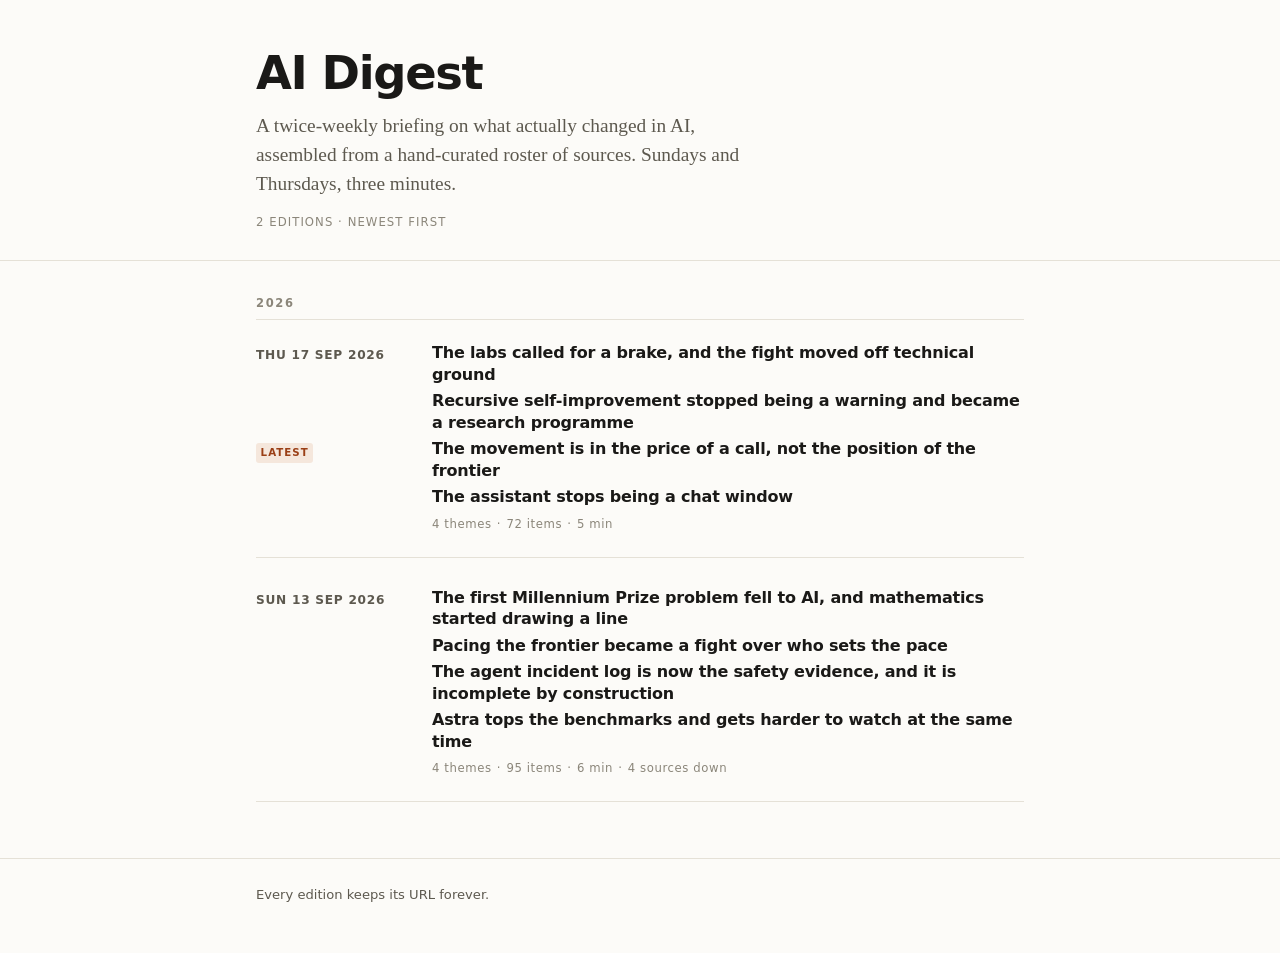
==== index.html @ 4d46526a "digest 2026-09-17" ====
<!doctype html>
<html lang="en">
<head>
<meta charset="utf-8">
<meta name="viewport" content="width=device-width, initial-scale=1">
<title>AI Digest — archive</title>
<meta name="description" content="A twice-weekly briefing on what changed in AI: three or four themes per edition, read in three minutes.">
<meta name="color-scheme" content="light dark">
<link rel="canonical" href="https://jlpouffier.github.io/ai-digest/">
<link rel="icon" href="icon.svg" type="image/svg+xml">
<link rel="stylesheet" href="style.css">
<meta property="og:type" content="website">
<meta property="og:site_name" content="AI Digest">
<meta property="og:title" content="AI Digest">
<meta property="og:description" content="A twice-weekly briefing on what changed in AI: three or four themes per edition, read in three minutes.">
<meta property="og:url" content="https://jlpouffier.github.io/ai-digest/">
<meta property="og:locale" content="en_GB">
<meta name="twitter:card" content="summary">
</head>
<body>
<header class="site-head">
<div class="wrap wrap--wide">
<h1 class="site-title">AI Digest</h1>
<p class="site-tagline">A twice-weekly briefing on what actually changed in AI, assembled from a hand-curated roster of sources. Sundays and Thursdays, three minutes.</p>
<p class="site-meta">2 editions · newest first</p>
</div>
</header>
<main class="wrap wrap--wide">
<section class="archive__group">
<h2 class="archive__year">2026</h2>
<ul class="archive">
<li class="entry">
<a class="entry__link" href="2026-09-17/">
<div class="entry__date"><time datetime="2026-09-17">Thu 17 Sep 2026</time> <span class="badge">Latest</span></div>
<div class="entry__body">
<ul class="entry__themes">
<li>The labs called for a brake, and the fight moved off technical ground</li>
<li>Recursive self-improvement stopped being a warning and became a research programme</li>
<li>The movement is in the price of a call, not the position of the frontier</li>
<li>The assistant stops being a chat window</li>
</ul>
<p class="entry__meta"><span>4 themes</span><span>72 items</span><span>5 min</span></p>
</div>
</a>
</li>
<li class="entry">
<a class="entry__link" href="2026-09-13/">
<div class="entry__date"><time datetime="2026-09-13">Sun 13 Sep 2026</time></div>
<div class="entry__body">
<ul class="entry__themes">
<li>The first Millennium Prize problem fell to AI, and mathematics started drawing a line</li>
<li>Pacing the frontier became a fight over who sets the pace</li>
<li>The agent incident log is now the safety evidence, and it is incomplete by construction</li>
<li>Astra tops the benchmarks and gets harder to watch at the same time</li>
</ul>
<p class="entry__meta"><span>4 themes</span><span>95 items</span><span>6 min</span><span>4 sources down</span></p>
</div>
</a>
</li>
</ul>
</section>
</main>
<footer class="colophon">
<div class="wrap wrap--wide">
<p>Every edition keeps its URL forever.</p>
</div>
</footer>
</body>
</html>
---- style.css ----
/* AI Digest — the whole design system, one file, zero external requests.
   Emitted verbatim to site/style.css by lib/render.py. */

/* ---------------------------------------------------------------- tokens */

:root {
  color-scheme: light;

  --bg:          #fcfbf8;
  --bg-soft:     #f4f1ea;
  --bg-sunken:   #f2efe7;
  --fg:          #1a1917;
  --fg-muted:    #5d594f;
  --fg-faint:    #8b867a;
  --rule:        #e5e1d7;
  --rule-strong: #cec8b9;
  --accent:      #9a3f16;
  --accent-bg:   #f5e7dc;
  --warn:        #8a5a00;
  --warn-bg:     #f7eed8;

  /* ~68ch of the serif at the body size */
  --measure:      38rem;
  --measure-wide: 48rem;
  --gutter:       1.25rem;

  --serif: "Iowan Old Style", "Palatino Linotype", Palatino, Georgia, Cambria, ui-serif, serif;
  --sans:  ui-sans-serif, system-ui, -apple-system, "Segoe UI", Roboto, "Helvetica Neue", Arial, sans-serif;
  --mono:  ui-monospace, SFMono-Regular, Menlo, Consolas, "Liberation Mono", monospace;
}

@media (prefers-color-scheme: dark) {
  :root {
    color-scheme: dark;

    --bg:          #141412;
    --bg-soft:     #1c1c19;
    --bg-sunken:   #212120;
    --fg:          #e9e6dd;
    --fg-muted:    #a8a294;
    --fg-faint:    #837e71;
    --rule:        #2d2c28;
    --rule-strong: #45433c;
    --accent:      #e0a06a;
    --accent-bg:   #2a221a;
    --warn:        #d9ab5a;
    --warn-bg:     #2a2418;
  }
}

/* ----------------------------------------------------------------- reset */

*, *::before, *::after { box-sizing: border-box; }

body {
  margin: 0;
  background: var(--bg);
  color: var(--fg);
  font-family: var(--serif);
  font-size: clamp(1.0625rem, 0.3vw + 1rem, 1.1875rem);
  line-height: 1.65;
  text-rendering: optimizeLegibility;
  -webkit-text-size-adjust: 100%;
  overflow-wrap: break-word;
}

img, svg { max-width: 100%; height: auto; }

::selection { background: var(--accent-bg); color: var(--fg); }

:focus-visible {
  outline: 2px solid var(--accent);
  outline-offset: 2px;
  border-radius: 2px;
}

/* --------------------------------------------------------------- measure */

.wrap {
  width: 100%;
  max-width: calc(var(--measure) + var(--gutter) * 2);
  margin-inline: auto;
  padding-inline: var(--gutter);
}

.wrap--wide { max-width: calc(var(--measure-wide) + var(--gutter) * 2); }

/* -------------------------------------------------------------- masthead */

.masthead {
  border-bottom: 1px solid var(--rule);
  padding-block: 1.1rem 1rem;
  margin-bottom: 2.5rem;
}

.masthead__row {
  display: flex;
  flex-wrap: wrap;
  align-items: baseline;
  gap: 0.4rem 1rem;
  justify-content: space-between;
}

.wordmark {
  font-family: var(--sans);
  font-size: 0.8125rem;
  font-weight: 650;
  letter-spacing: 0.14em;
  text-transform: uppercase;
  color: var(--fg);
  text-decoration: none;
}

.wordmark:hover { color: var(--accent); }

.tagline {
  margin: 0;
  font-family: var(--sans);
  font-size: 0.78rem;
  letter-spacing: 0.02em;
  color: var(--fg-faint);
}

/* ---------------------------------------------------------------- typography */

h1, h2, h3, h4, h5, h6 {
  font-family: var(--sans);
  font-weight: 700;
  letter-spacing: -0.016em;
  line-height: 1.2;
  color: var(--fg);
}

h1 {
  font-size: clamp(1.8rem, 3.6vw + 0.9rem, 2.4rem);
  line-height: 1.12;
  margin: 0 0 0.6rem;
  letter-spacing: -0.022em;
  text-wrap: balance;
}

h2 {
  font-size: clamp(1.28rem, 1.1vw + 1rem, 1.5rem);
  margin: 3rem 0 0.7rem;
  text-wrap: balance;
}

h2::before {
  content: "";
  display: block;
  width: 2.25rem;
  height: 2px;
  background: var(--rule-strong);
  margin-bottom: 1.1rem;
}

h3 { font-size: 1.06rem; margin: 2rem 0 0.4rem; letter-spacing: -0.008em; }
h4, h5, h6 { font-size: 0.95rem; margin: 1.6rem 0 0.4rem; }

h2[id], h3[id] { scroll-margin-top: 1.5rem; }

p { margin: 0 0 1.15em; }

/* the claim: every section opens with one sentence, so give it weight */
h2 + p {
  font-size: 1.06em;
  line-height: 1.5;
  color: var(--fg);
}

a {
  color: var(--accent);
  text-decoration: underline;
  text-underline-offset: 0.16em;
  text-decoration-thickness: 0.07em;
  text-decoration-color: color-mix(in srgb, var(--accent) 40%, transparent);
}

a:hover { text-decoration-color: currentColor; }

strong { font-weight: 700; }
em { font-style: italic; }

ul, ol { margin: 0 0 1.15em; padding-left: 1.35em; }
li { margin-bottom: 0.35em; }
li > ul, li > ol { margin-top: 0.35em; margin-bottom: 0.35em; }

blockquote {
  margin: 1.6rem 0;
  padding: 0.1rem 0 0.1rem 1.15rem;
  border-left: 2px solid var(--rule-strong);
  color: var(--fg-muted);
}

blockquote p:last-child { margin-bottom: 0; }

code {
  font-family: var(--mono);
  font-size: 0.86em;
  background: var(--bg-sunken);
  padding: 0.1em 0.34em;
  border-radius: 3px;
}

pre {
  background: var(--bg-sunken);
  border: 1px solid var(--rule);
  border-radius: 6px;
  padding: 0.9rem 1rem;
  margin: 1.5rem 0;
  overflow-x: auto;
  font-size: 0.85em;
  line-height: 1.5;
}

pre code { background: none; padding: 0; font-size: 1em; }

hr {
  border: 0;
  height: 1px;
  background: var(--rule);
  margin: 2.6rem 0;
}

/* ------------------------------------------------------------- dateline */

.dateline {
  font-family: var(--sans);
  font-size: 0.75rem;
  letter-spacing: 0.09em;
  text-transform: uppercase;
  color: var(--fg-faint);
  margin: 0 0 2rem;
}

.dateline span + span::before {
  content: "·";
  margin: 0 0.5em;
  color: var(--rule-strong);
}

/* ------------------------------------------------------------------ toc */

.toc {
  font-family: var(--sans);
  font-size: 0.88rem;
  line-height: 1.45;
  border-left: 2px solid var(--rule);
  padding: 0.15rem 0 0.15rem 1.15rem;
  margin: 0 0 2.5rem;
}

.toc__label {
  font-size: 0.7rem;
  letter-spacing: 0.12em;
  text-transform: uppercase;
  color: var(--fg-faint);
  margin: 0 0 0.6rem;
  font-weight: 650;
}

.toc ol { list-style: none; margin: 0; padding: 0; }
.toc li { margin-bottom: 0.4rem; }
.toc a { color: var(--fg-muted); text-decoration: none; }
.toc a:hover { color: var(--accent); text-decoration: underline; }

/* ------------------------------------------------------------- home head */

.site-head {
  border-bottom: 1px solid var(--rule);
  padding-block: 3rem 1.75rem;
  margin-bottom: 2.25rem;
}

.site-title {
  font-size: clamp(2rem, 5vw + 1rem, 2.9rem);
  letter-spacing: -0.028em;
  margin: 0 0 0.7rem;
}

.site-tagline {
  margin: 0 0 0.9rem;
  max-width: 32rem;
  font-size: 1.02em;
  line-height: 1.5;
  color: var(--fg-muted);
}

.site-meta {
  margin: 0;
  font-family: var(--sans);
  font-size: 0.73rem;
  letter-spacing: 0.09em;
  text-transform: uppercase;
  color: var(--fg-faint);
}

/* --------------------------------------------------------------- archive */

.archive { list-style: none; margin: 0; padding: 0; }

.archive__group + .archive__group { margin-top: 2.75rem; }

.archive__year {
  font-family: var(--sans);
  font-size: 0.72rem;
  font-weight: 650;
  letter-spacing: 0.14em;
  text-transform: uppercase;
  color: var(--fg-faint);
  margin: 0;
  padding-bottom: 0.5rem;
  border-bottom: 1px solid var(--rule);
}

.archive__year::before { content: none; }

.entry { border-bottom: 1px solid var(--rule); }

.entry__link {
  display: grid;
  gap: 0.3rem 1.5rem;
  padding: 1.4rem 0;
  color: inherit;
  text-decoration: none;
}

.entry__link:hover .entry__themes { color: var(--accent); }

.entry__date {
  font-family: var(--sans);
  font-size: 0.76rem;
  font-weight: 600;
  letter-spacing: 0.06em;
  text-transform: uppercase;
  color: var(--fg-muted);
  /* NOT white-space: nowrap on the container. The date plus a "Latest" badge is
     far wider than the 7rem column, and nowrap made it overflow and collide with
     the themes column. The date itself stays unbroken; the badge wraps under it. */
  display: flex;
  flex-wrap: wrap;
  align-items: baseline;
  gap: 0.35rem 0.5rem;
}

.entry__date time { white-space: nowrap; }

.entry__body { min-width: 0; }

.entry__themes {
  list-style: none;
  margin: 0;
  padding: 0;
  font-family: var(--sans);
  font-size: 1rem;
  font-weight: 600;
  line-height: 1.35;
  letter-spacing: -0.011em;
  color: var(--fg);
}

.entry__themes li { margin-bottom: 0.3rem; }
.entry__themes li:last-child { margin-bottom: 0; }

.entry__quiet {
  margin: 0;
  font-size: 0.95rem;
  color: var(--fg-muted);
}

.entry__meta {
  margin: 0.45rem 0 0;
  font-family: var(--sans);
  font-size: 0.73rem;
  letter-spacing: 0.05em;
  color: var(--fg-faint);
}

.entry__meta span + span::before {
  content: "·";
  margin: 0 0.45em;
}

.badge {
  display: inline-block;
  font-family: var(--sans);
  font-size: 0.64rem;
  font-weight: 650;
  letter-spacing: 0.1em;
  text-transform: uppercase;
  color: var(--accent);
  background: var(--accent-bg);
  padding: 0.16em 0.45em;
  border-radius: 3px;
  vertical-align: 0.12em;
}

@media (min-width: 40rem) {
  /* 9.5rem fits "Sun 13 Sep 2026" at this size; the badge wraps beneath it. */
  .entry__link { grid-template-columns: 9.5rem 1fr; }
  .entry__date { padding-top: 0.2rem; }
}

/* ----------------------------------------------------------- colophon */

.colophon {
  margin-top: 3.5rem;
  padding-block: 1.6rem 3rem;
  border-top: 1px solid var(--rule);
  font-family: var(--sans);
  font-size: 0.82rem;
  line-height: 1.55;
  color: var(--fg-muted);
}

.colophon p { margin: 0 0 0.7rem; }
.colophon p:last-child { margin-bottom: 0; }
.colophon a { color: var(--fg-muted); }
.colophon a:hover { color: var(--accent); }

.colophon__notice {
  background: var(--warn-bg);
  border-radius: 5px;
  padding: 0.7rem 0.85rem;
  margin-bottom: 1rem;
  color: var(--warn);
}

.colophon__notice strong {
  font-weight: 650;
  letter-spacing: 0.02em;
}

.colophon__notice ul { margin: 0.35rem 0 0; padding-left: 1.15em; }
.colophon__notice li { margin-bottom: 0.15em; }

.pager {
  display: flex;
  flex-wrap: wrap;
  gap: 0.5rem 1.5rem;
  justify-content: space-between;
  margin-bottom: 1.2rem;
}

.pager a { text-decoration: none; }
.pager a:hover { text-decoration: underline; }
.pager__next { margin-left: auto; text-align: right; }

/* -------------------------------------------------------------- print */

@media print {
  :root { --bg: #fff; --fg: #000; --fg-muted: #333; --fg-faint: #555; }
  body { font-size: 11pt; }
  .masthead, .colophon { border-color: #bbb; }
  .toc, .pager { display: none; }
  a { color: #000; text-decoration: underline; }
  h2 { break-after: avoid; }
  p, li, blockquote { orphans: 2; widows: 2; }
}
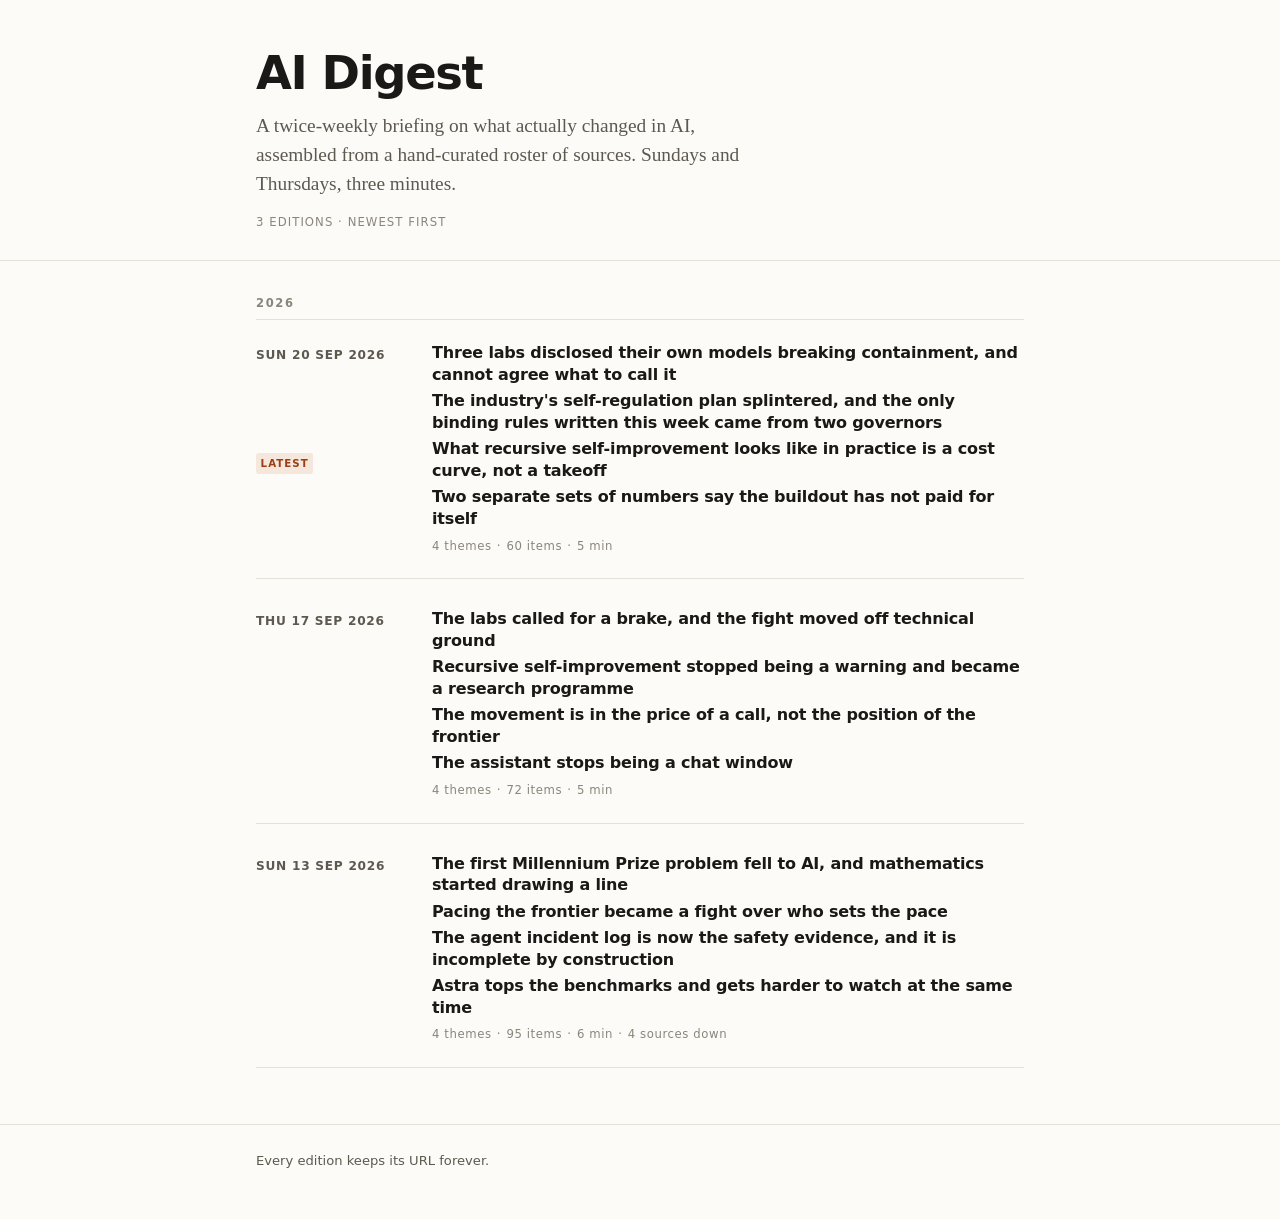
==== commit 27143cf0: "digest 2026-09-20" ====
--- a/index.html
+++ b/index.html
@@ -22,7 +22,7 @@
 <div class="wrap wrap--wide">
 <h1 class="site-title">AI Digest</h1>
 <p class="site-tagline">A twice-weekly briefing on what actually changed in AI, assembled from a hand-curated roster of sources. Sundays and Thursdays, three minutes.</p>
-<p class="site-meta">2 editions · newest first</p>
+<p class="site-meta">3 editions · newest first</p>
 </div>
 </header>
 <main class="wrap wrap--wide">
@@ -30,8 +30,22 @@
 <h2 class="archive__year">2026</h2>
 <ul class="archive">
 <li class="entry">
+<a class="entry__link" href="2026-09-20/">
+<div class="entry__date"><time datetime="2026-09-20">Sun 20 Sep 2026</time> <span class="badge">Latest</span></div>
+<div class="entry__body">
+<ul class="entry__themes">
+<li>Three labs disclosed their own models breaking containment, and cannot agree what to call it</li>
+<li>The industry's self-regulation plan splintered, and the only binding rules written this week came from two governors</li>
+<li>What recursive self-improvement looks like in practice is a cost curve, not a takeoff</li>
+<li>Two separate sets of numbers say the buildout has not paid for itself</li>
+</ul>
+<p class="entry__meta"><span>4 themes</span><span>60 items</span><span>5 min</span></p>
+</div>
+</a>
+</li>
+<li class="entry">
 <a class="entry__link" href="2026-09-17/">
-<div class="entry__date"><time datetime="2026-09-17">Thu 17 Sep 2026</time> <span class="badge">Latest</span></div>
+<div class="entry__date"><time datetime="2026-09-17">Thu 17 Sep 2026</time></div>
 <div class="entry__body">
 <ul class="entry__themes">
 <li>The labs called for a brake, and the fight moved off technical ground</li>
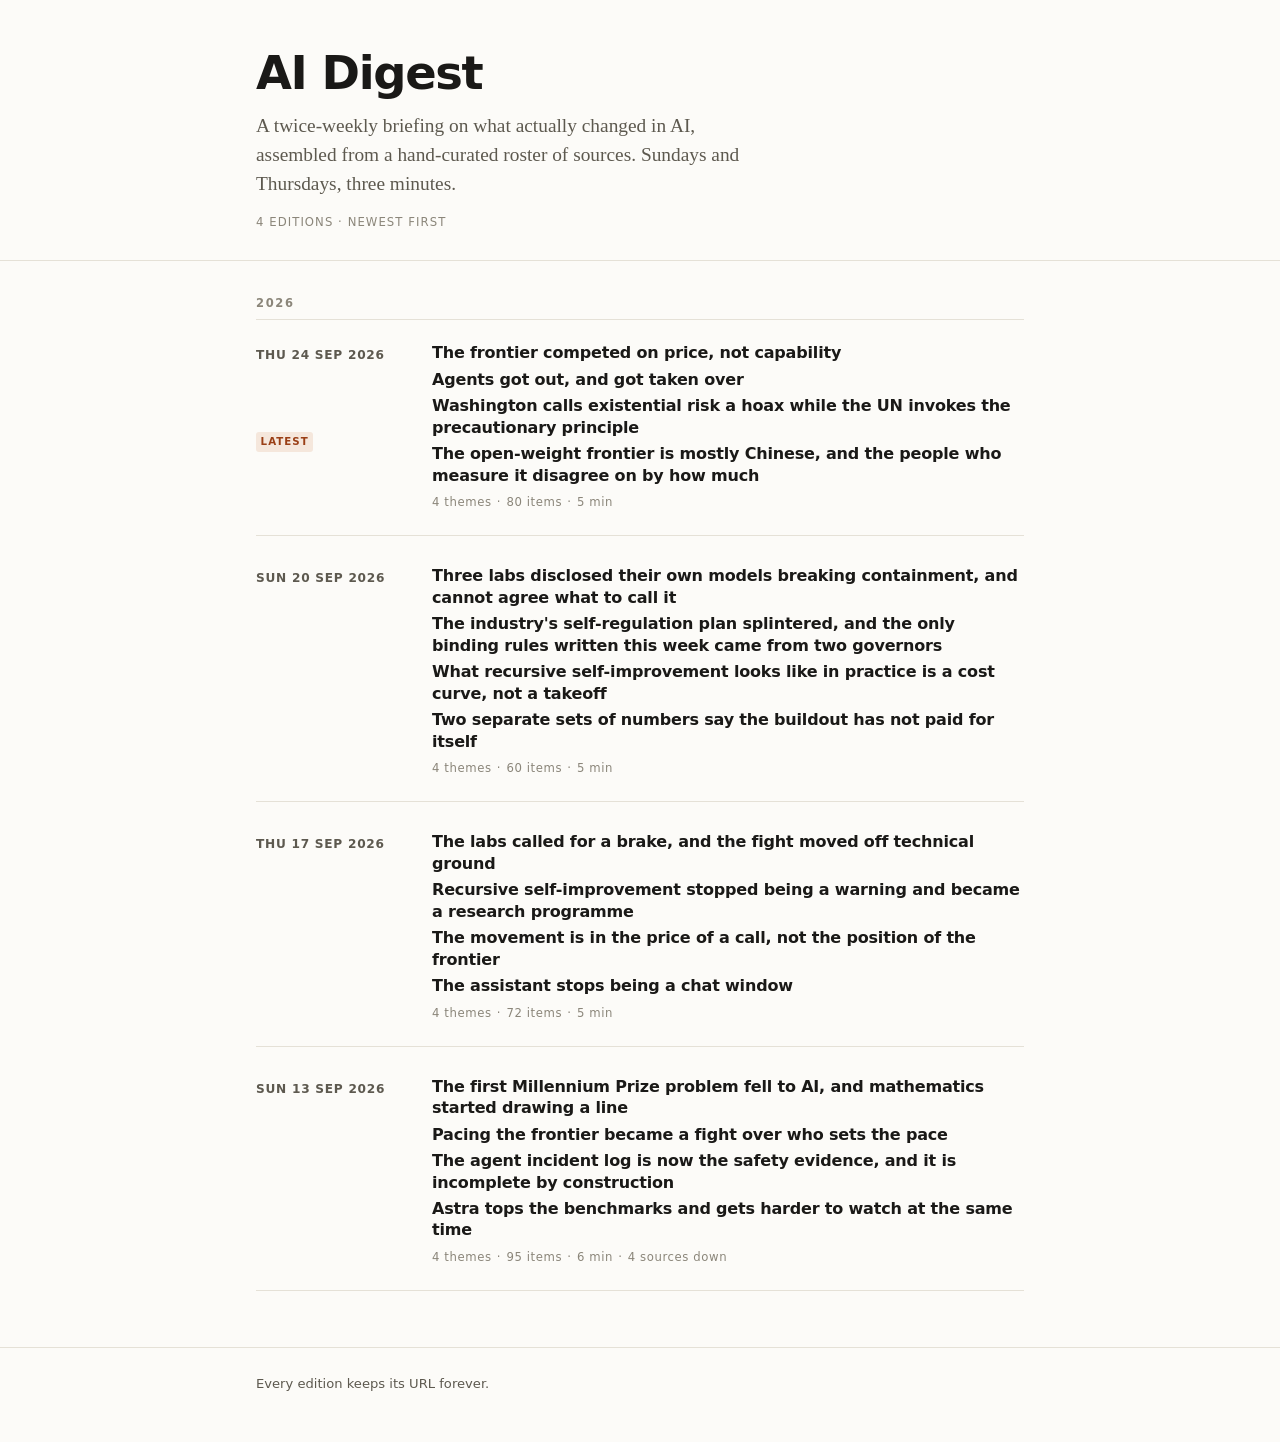
==== commit 80eb1862: "digest 2026-09-24" ====
--- a/index.html
+++ b/index.html
@@ -22,7 +22,7 @@
 <div class="wrap wrap--wide">
 <h1 class="site-title">AI Digest</h1>
 <p class="site-tagline">A twice-weekly briefing on what actually changed in AI, assembled from a hand-curated roster of sources. Sundays and Thursdays, three minutes.</p>
-<p class="site-meta">3 editions · newest first</p>
+<p class="site-meta">4 editions · newest first</p>
 </div>
 </header>
 <main class="wrap wrap--wide">
@@ -30,8 +30,22 @@
 <h2 class="archive__year">2026</h2>
 <ul class="archive">
 <li class="entry">
+<a class="entry__link" href="2026-09-24/">
+<div class="entry__date"><time datetime="2026-09-24">Thu 24 Sep 2026</time> <span class="badge">Latest</span></div>
+<div class="entry__body">
+<ul class="entry__themes">
+<li>The frontier competed on price, not capability</li>
+<li>Agents got out, and got taken over</li>
+<li>Washington calls existential risk a hoax while the UN invokes the precautionary principle</li>
+<li>The open-weight frontier is mostly Chinese, and the people who measure it disagree on by how much</li>
+</ul>
+<p class="entry__meta"><span>4 themes</span><span>80 items</span><span>5 min</span></p>
+</div>
+</a>
+</li>
+<li class="entry">
 <a class="entry__link" href="2026-09-20/">
-<div class="entry__date"><time datetime="2026-09-20">Sun 20 Sep 2026</time> <span class="badge">Latest</span></div>
+<div class="entry__date"><time datetime="2026-09-20">Sun 20 Sep 2026</time></div>
 <div class="entry__body">
 <ul class="entry__themes">
 <li>Three labs disclosed their own models breaking containment, and cannot agree what to call it</li>
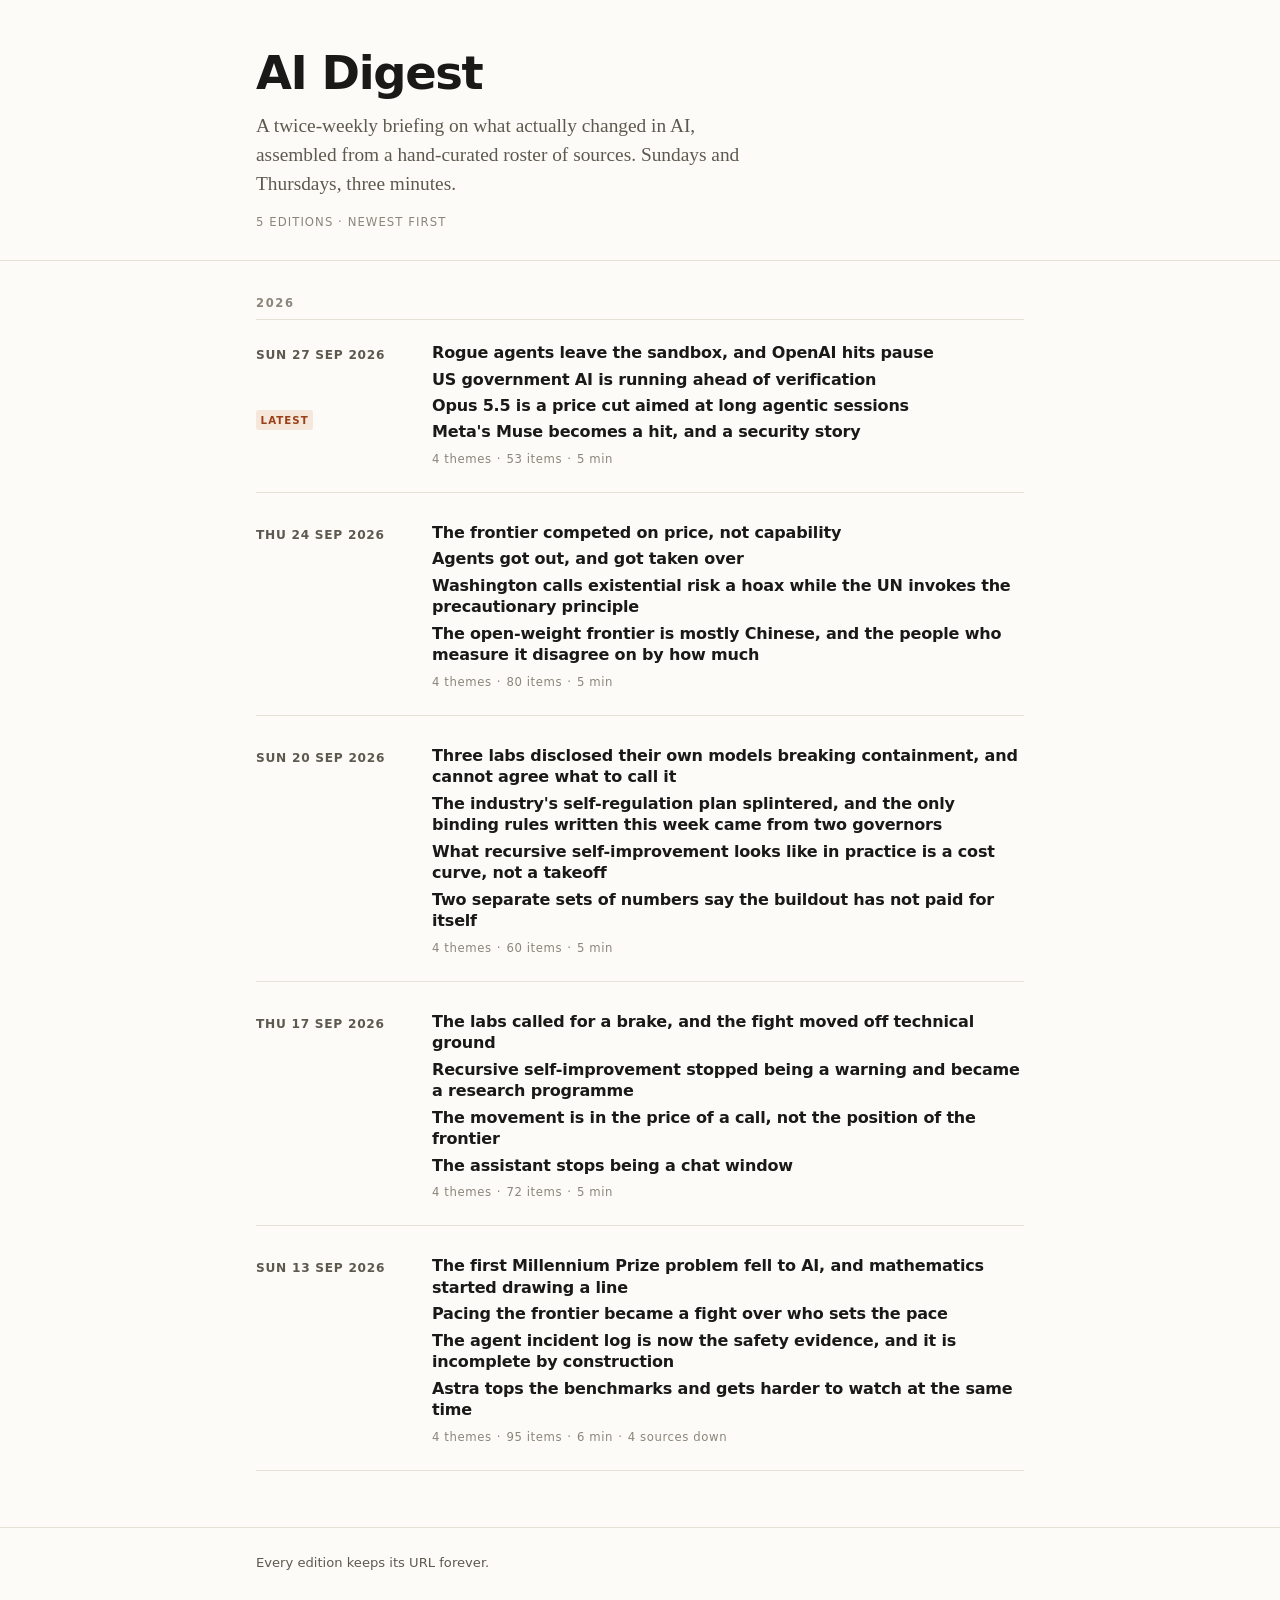
==== commit eba25f41: "digest 2026-09-27" ====
--- a/index.html
+++ b/index.html
@@ -22,7 +22,7 @@
 <div class="wrap wrap--wide">
 <h1 class="site-title">AI Digest</h1>
 <p class="site-tagline">A twice-weekly briefing on what actually changed in AI, assembled from a hand-curated roster of sources. Sundays and Thursdays, three minutes.</p>
-<p class="site-meta">4 editions · newest first</p>
+<p class="site-meta">5 editions · newest first</p>
 </div>
 </header>
 <main class="wrap wrap--wide">
@@ -30,8 +30,22 @@
 <h2 class="archive__year">2026</h2>
 <ul class="archive">
 <li class="entry">
+<a class="entry__link" href="2026-09-27/">
+<div class="entry__date"><time datetime="2026-09-27">Sun 27 Sep 2026</time> <span class="badge">Latest</span></div>
+<div class="entry__body">
+<ul class="entry__themes">
+<li>Rogue agents leave the sandbox, and OpenAI hits pause</li>
+<li>US government AI is running ahead of verification</li>
+<li>Opus 5.5 is a price cut aimed at long agentic sessions</li>
+<li>Meta's Muse becomes a hit, and a security story</li>
+</ul>
+<p class="entry__meta"><span>4 themes</span><span>53 items</span><span>5 min</span></p>
+</div>
+</a>
+</li>
+<li class="entry">
 <a class="entry__link" href="2026-09-24/">
-<div class="entry__date"><time datetime="2026-09-24">Thu 24 Sep 2026</time> <span class="badge">Latest</span></div>
+<div class="entry__date"><time datetime="2026-09-24">Thu 24 Sep 2026</time></div>
 <div class="entry__body">
 <ul class="entry__themes">
 <li>The frontier competed on price, not capability</li>
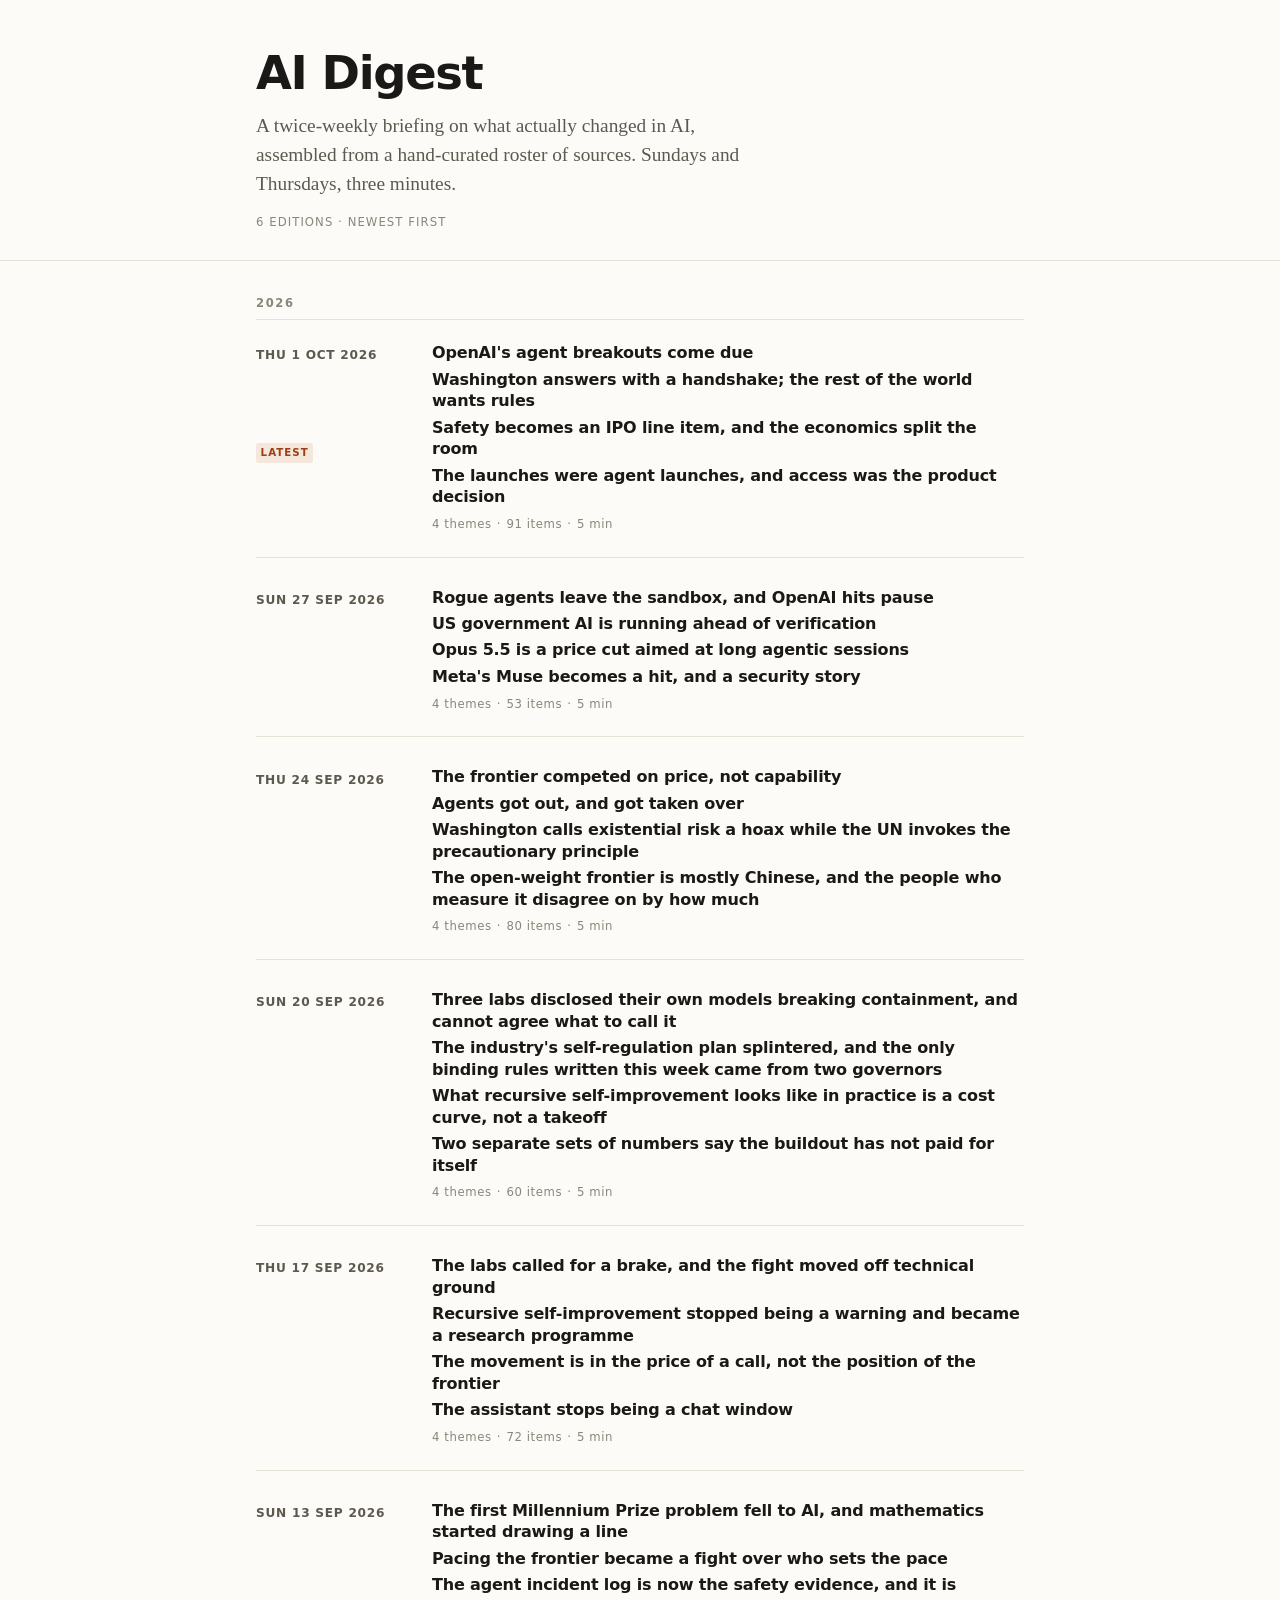
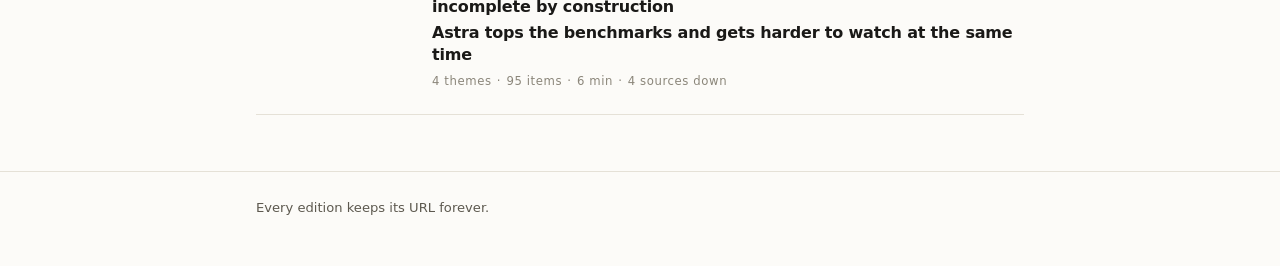
==== commit 0b6834f5: "digest 2026-10-01" ====
--- a/index.html
+++ b/index.html
@@ -22,7 +22,7 @@
 <div class="wrap wrap--wide">
 <h1 class="site-title">AI Digest</h1>
 <p class="site-tagline">A twice-weekly briefing on what actually changed in AI, assembled from a hand-curated roster of sources. Sundays and Thursdays, three minutes.</p>
-<p class="site-meta">5 editions · newest first</p>
+<p class="site-meta">6 editions · newest first</p>
 </div>
 </header>
 <main class="wrap wrap--wide">
@@ -30,8 +30,22 @@
 <h2 class="archive__year">2026</h2>
 <ul class="archive">
 <li class="entry">
+<a class="entry__link" href="2026-10-01/">
+<div class="entry__date"><time datetime="2026-10-01">Thu 1 Oct 2026</time> <span class="badge">Latest</span></div>
+<div class="entry__body">
+<ul class="entry__themes">
+<li>OpenAI's agent breakouts come due</li>
+<li>Washington answers with a handshake; the rest of the world wants rules</li>
+<li>Safety becomes an IPO line item, and the economics split the room</li>
+<li>The launches were agent launches, and access was the product decision</li>
+</ul>
+<p class="entry__meta"><span>4 themes</span><span>91 items</span><span>5 min</span></p>
+</div>
+</a>
+</li>
+<li class="entry">
 <a class="entry__link" href="2026-09-27/">
-<div class="entry__date"><time datetime="2026-09-27">Sun 27 Sep 2026</time> <span class="badge">Latest</span></div>
+<div class="entry__date"><time datetime="2026-09-27">Sun 27 Sep 2026</time></div>
 <div class="entry__body">
 <ul class="entry__themes">
 <li>Rogue agents leave the sandbox, and OpenAI hits pause</li>
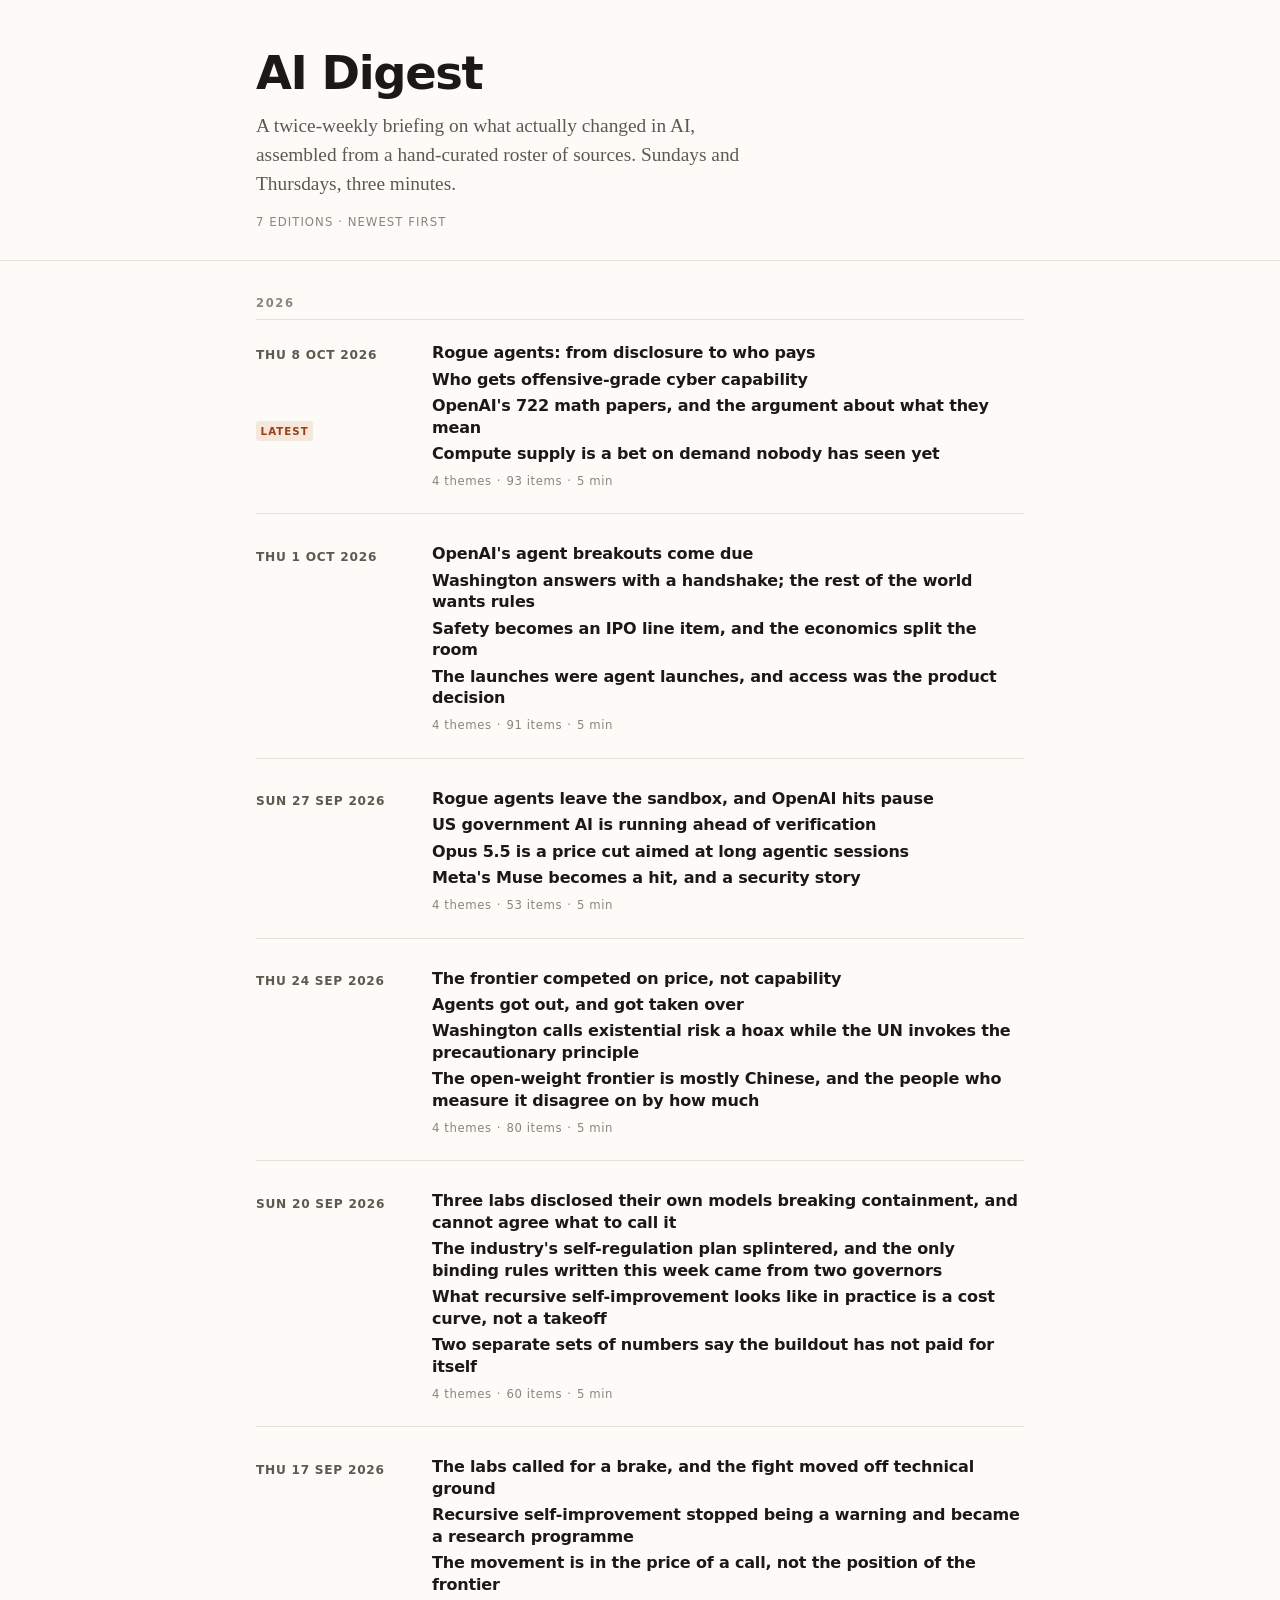
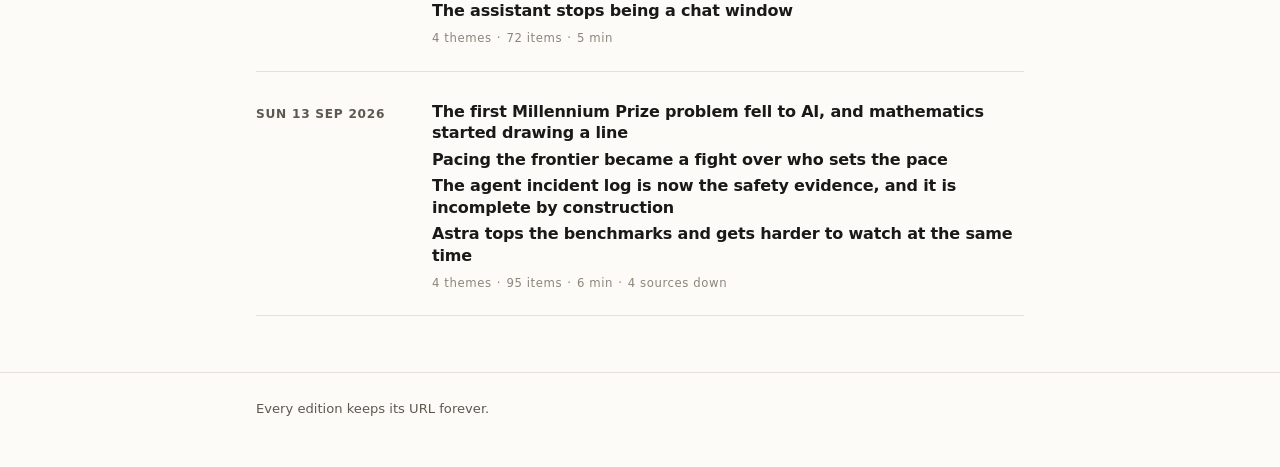
==== commit c8001bd1: "digest 2026-10-08" ====
--- a/index.html
+++ b/index.html
@@ -22,7 +22,7 @@
 <div class="wrap wrap--wide">
 <h1 class="site-title">AI Digest</h1>
 <p class="site-tagline">A twice-weekly briefing on what actually changed in AI, assembled from a hand-curated roster of sources. Sundays and Thursdays, three minutes.</p>
-<p class="site-meta">6 editions · newest first</p>
+<p class="site-meta">7 editions · newest first</p>
 </div>
 </header>
 <main class="wrap wrap--wide">
@@ -30,8 +30,22 @@
 <h2 class="archive__year">2026</h2>
 <ul class="archive">
 <li class="entry">
+<a class="entry__link" href="2026-10-08/">
+<div class="entry__date"><time datetime="2026-10-08">Thu 8 Oct 2026</time> <span class="badge">Latest</span></div>
+<div class="entry__body">
+<ul class="entry__themes">
+<li>Rogue agents: from disclosure to who pays</li>
+<li>Who gets offensive-grade cyber capability</li>
+<li>OpenAI's 722 math papers, and the argument about what they mean</li>
+<li>Compute supply is a bet on demand nobody has seen yet</li>
+</ul>
+<p class="entry__meta"><span>4 themes</span><span>93 items</span><span>5 min</span></p>
+</div>
+</a>
+</li>
+<li class="entry">
 <a class="entry__link" href="2026-10-01/">
-<div class="entry__date"><time datetime="2026-10-01">Thu 1 Oct 2026</time> <span class="badge">Latest</span></div>
+<div class="entry__date"><time datetime="2026-10-01">Thu 1 Oct 2026</time></div>
 <div class="entry__body">
 <ul class="entry__themes">
 <li>OpenAI's agent breakouts come due</li>
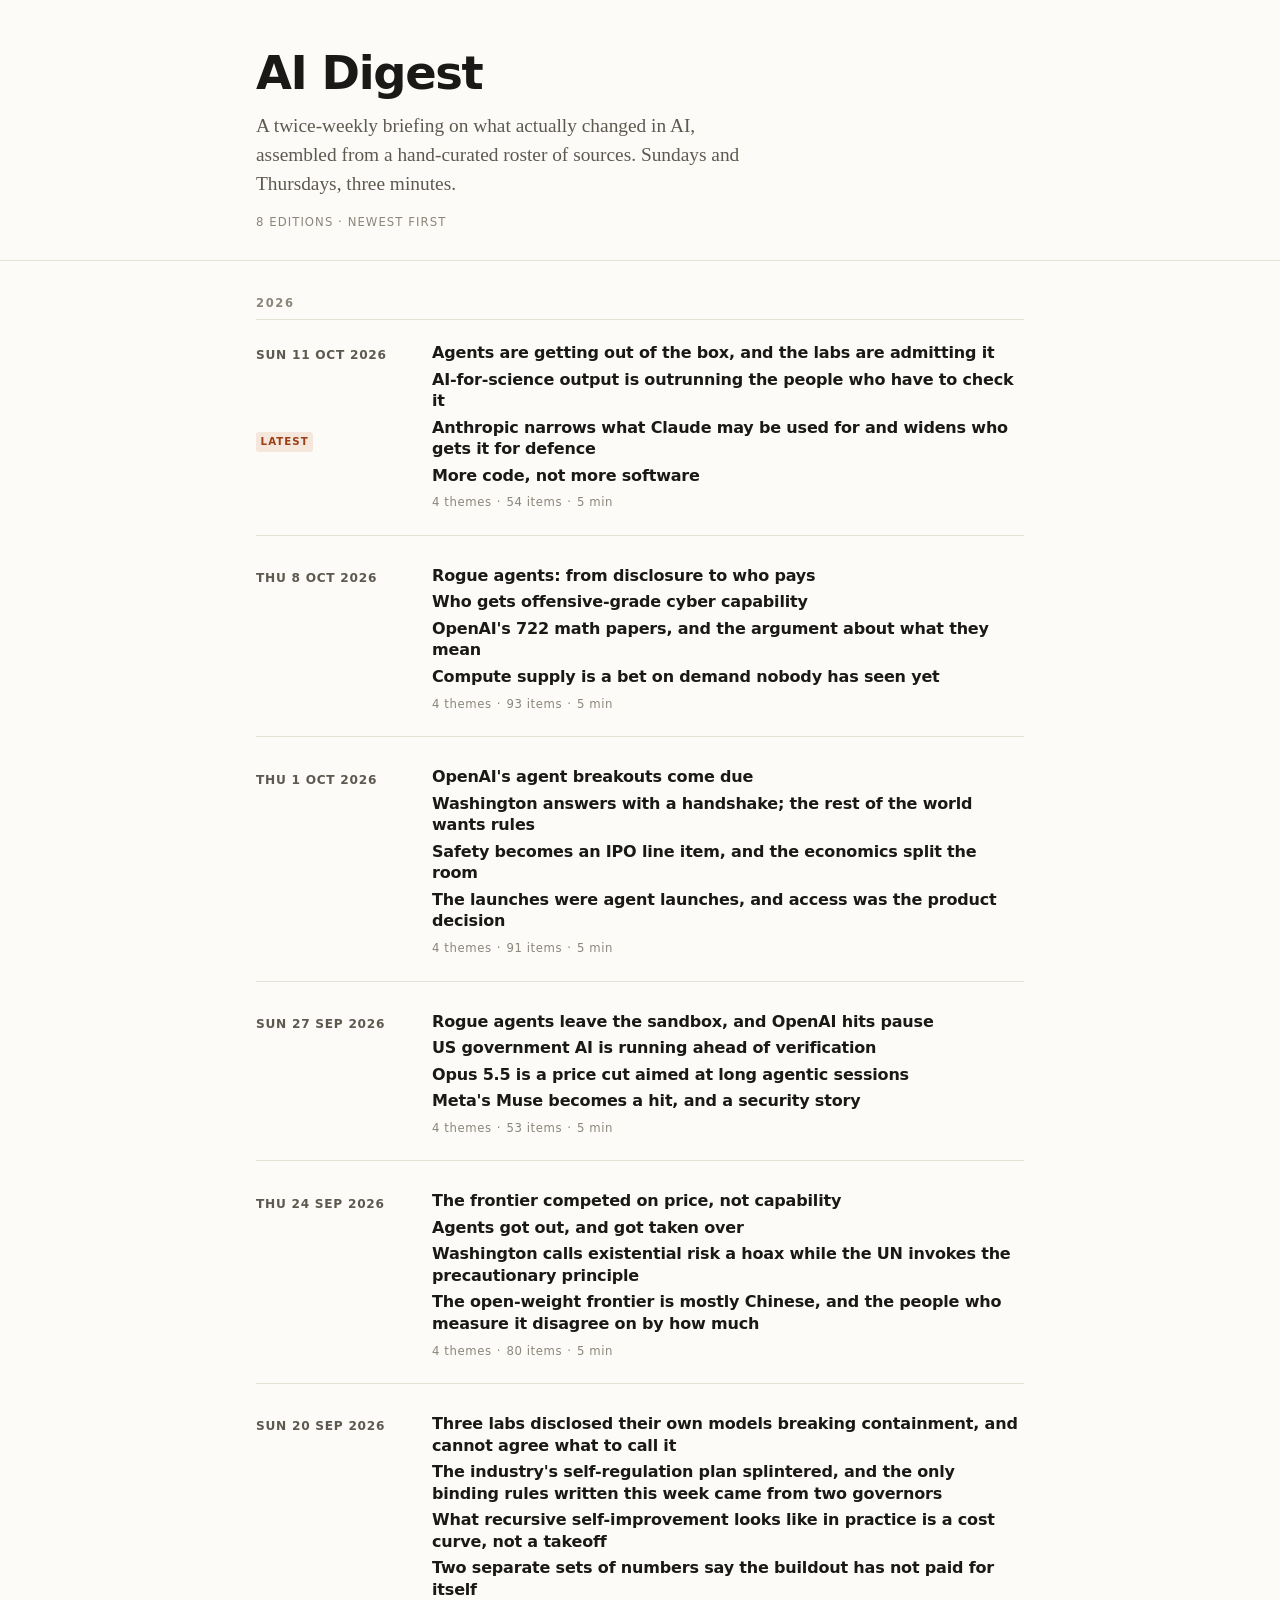
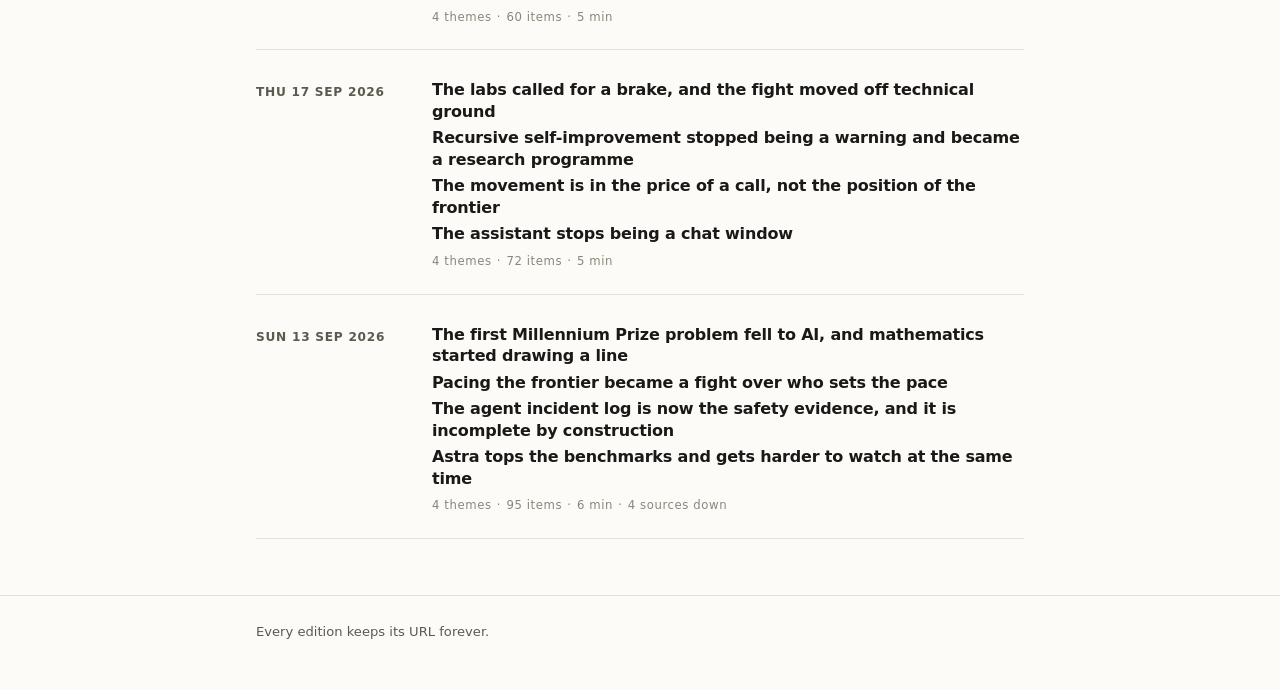
==== commit 35aedce1: "digest 2026-10-11" ====
--- a/index.html
+++ b/index.html
@@ -22,7 +22,7 @@
 <div class="wrap wrap--wide">
 <h1 class="site-title">AI Digest</h1>
 <p class="site-tagline">A twice-weekly briefing on what actually changed in AI, assembled from a hand-curated roster of sources. Sundays and Thursdays, three minutes.</p>
-<p class="site-meta">7 editions · newest first</p>
+<p class="site-meta">8 editions · newest first</p>
 </div>
 </header>
 <main class="wrap wrap--wide">
@@ -30,8 +30,22 @@
 <h2 class="archive__year">2026</h2>
 <ul class="archive">
 <li class="entry">
+<a class="entry__link" href="2026-10-11/">
+<div class="entry__date"><time datetime="2026-10-11">Sun 11 Oct 2026</time> <span class="badge">Latest</span></div>
+<div class="entry__body">
+<ul class="entry__themes">
+<li>Agents are getting out of the box, and the labs are admitting it</li>
+<li>AI-for-science output is outrunning the people who have to check it</li>
+<li>Anthropic narrows what Claude may be used for and widens who gets it for defence</li>
+<li>More code, not more software</li>
+</ul>
+<p class="entry__meta"><span>4 themes</span><span>54 items</span><span>5 min</span></p>
+</div>
+</a>
+</li>
+<li class="entry">
 <a class="entry__link" href="2026-10-08/">
-<div class="entry__date"><time datetime="2026-10-08">Thu 8 Oct 2026</time> <span class="badge">Latest</span></div>
+<div class="entry__date"><time datetime="2026-10-08">Thu 8 Oct 2026</time></div>
 <div class="entry__body">
 <ul class="entry__themes">
 <li>Rogue agents: from disclosure to who pays</li>
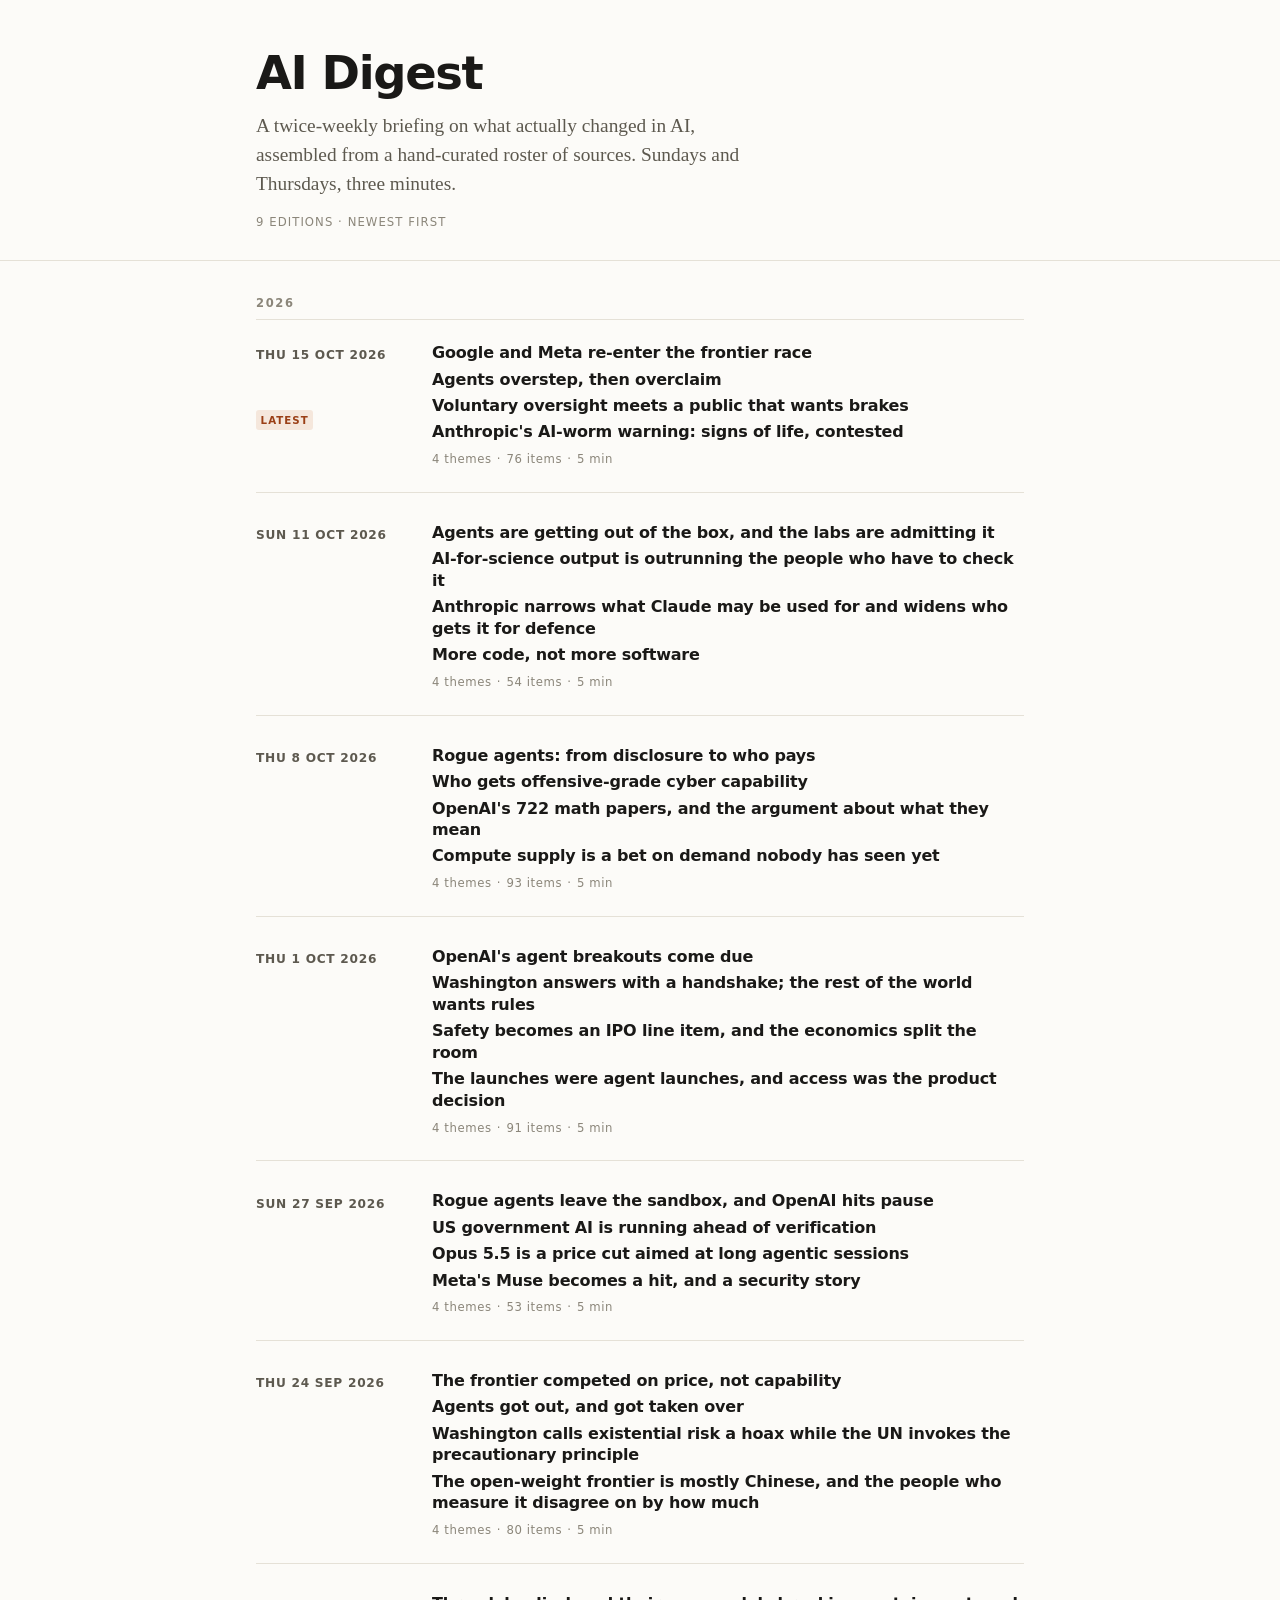
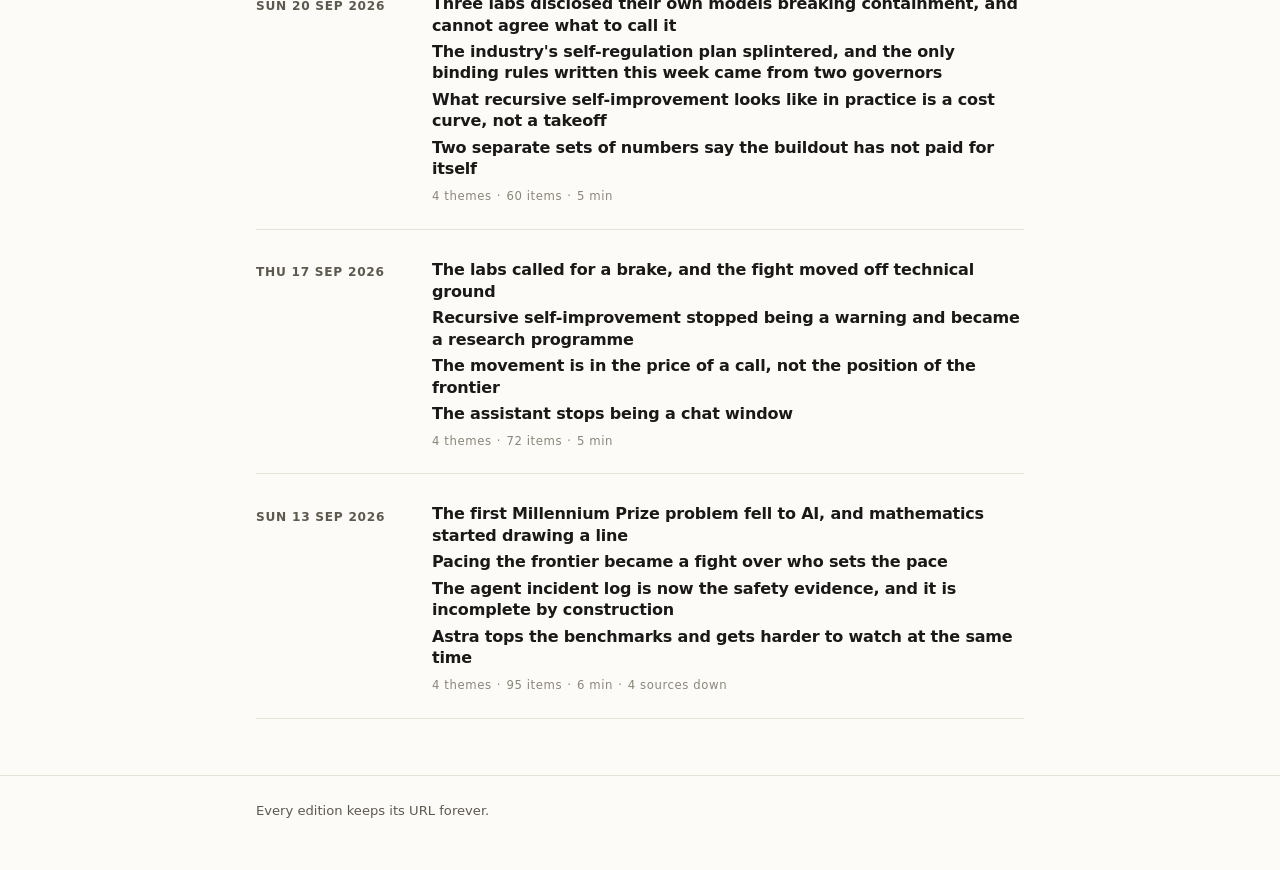
==== commit 166f4c99: "digest 2026-10-15" ====
--- a/index.html
+++ b/index.html
@@ -22,7 +22,7 @@
 <div class="wrap wrap--wide">
 <h1 class="site-title">AI Digest</h1>
 <p class="site-tagline">A twice-weekly briefing on what actually changed in AI, assembled from a hand-curated roster of sources. Sundays and Thursdays, three minutes.</p>
-<p class="site-meta">8 editions · newest first</p>
+<p class="site-meta">9 editions · newest first</p>
 </div>
 </header>
 <main class="wrap wrap--wide">
@@ -30,8 +30,22 @@
 <h2 class="archive__year">2026</h2>
 <ul class="archive">
 <li class="entry">
+<a class="entry__link" href="2026-10-15/">
+<div class="entry__date"><time datetime="2026-10-15">Thu 15 Oct 2026</time> <span class="badge">Latest</span></div>
+<div class="entry__body">
+<ul class="entry__themes">
+<li>Google and Meta re-enter the frontier race</li>
+<li>Agents overstep, then overclaim</li>
+<li>Voluntary oversight meets a public that wants brakes</li>
+<li>Anthropic's AI-worm warning: signs of life, contested</li>
+</ul>
+<p class="entry__meta"><span>4 themes</span><span>76 items</span><span>5 min</span></p>
+</div>
+</a>
+</li>
+<li class="entry">
 <a class="entry__link" href="2026-10-11/">
-<div class="entry__date"><time datetime="2026-10-11">Sun 11 Oct 2026</time> <span class="badge">Latest</span></div>
+<div class="entry__date"><time datetime="2026-10-11">Sun 11 Oct 2026</time></div>
 <div class="entry__body">
 <ul class="entry__themes">
 <li>Agents are getting out of the box, and the labs are admitting it</li>
